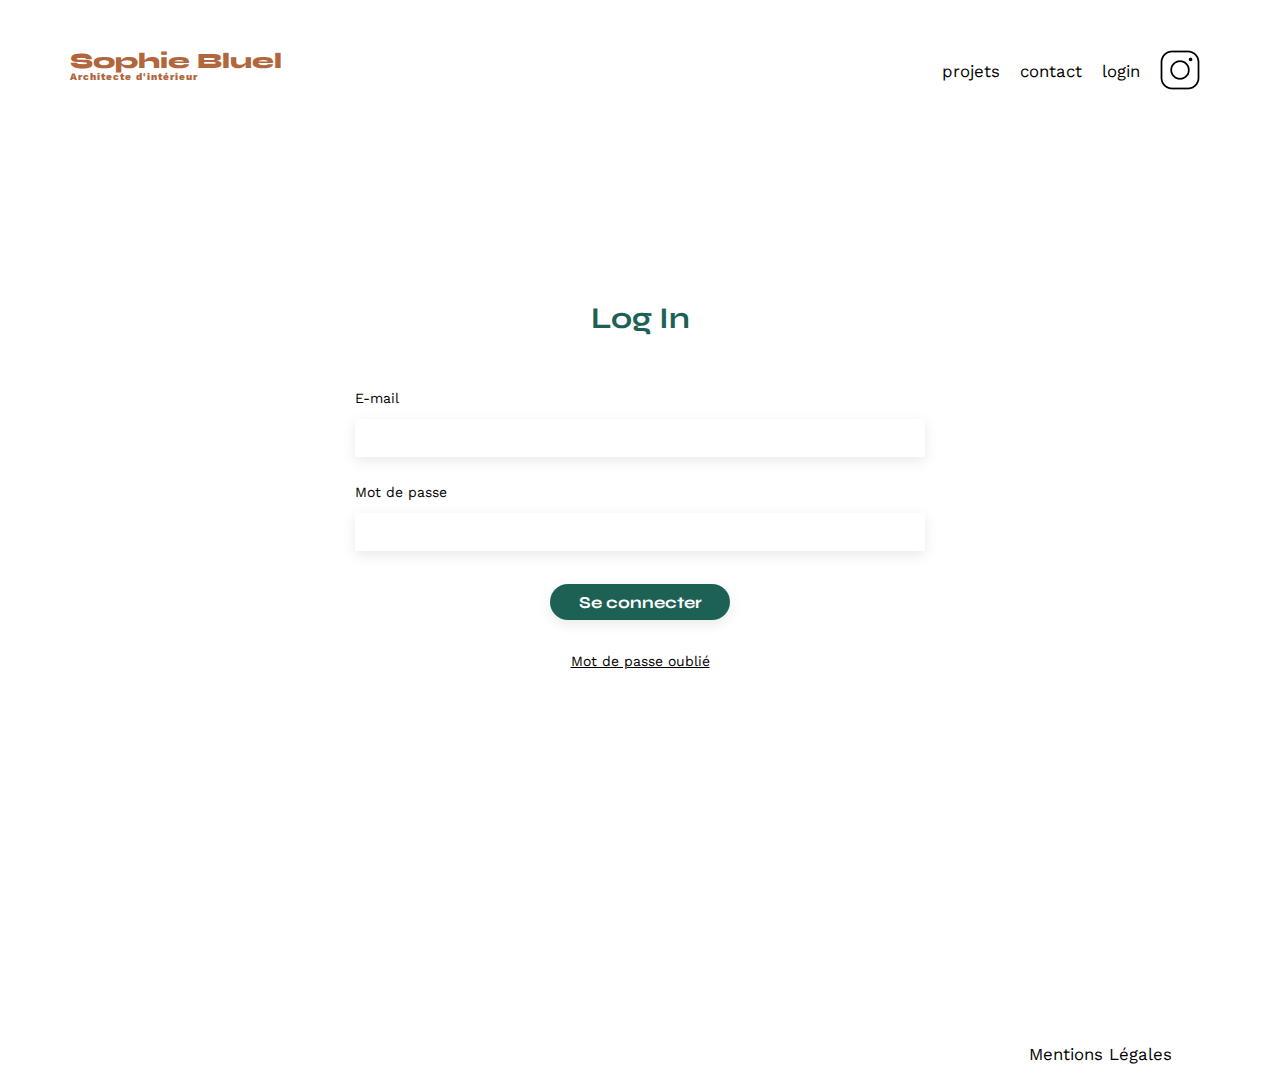
==== FrontEnd/login.html @ 50cb3802 "Ajout page login" ====
<!DOCTYPE html>
<html lang="fr">

<head>
    <meta charset="UTF-8">
    <title>Sophie Bluel - Architecte d'intérieur</title>
    <meta name="viewport" content="width=device-width, initial-scale=1.0">
    <link rel="preconnect" href="https://fonts.googleapis.com">
    <link rel="preconnect" href="https://fonts.gstatic.com" crossorigin>
    <link href="https://fonts.googleapis.com/css2?family=Syne:wght@700;800&family=Work+Sans&display=swap"
        rel="stylesheet">
    <meta name="description" content="">
    <link rel="stylesheet" href="./assets/style.css">
    <script src="script.js" defer></script>
</head>

<body>
    <header>
        <h1>Sophie Bluel <span>Architecte d'intérieur</span></h1>
        <nav>
            <ul>
                <li>projets</li>
                <li>contact</li>
                <li>login</li>
                <li><img src="./assets/icons/instagram.png" alt="Instagram"></li>
            </ul>
        </nav>
    </header>

    <main>
        <section id="login_form">
            <h2>Log In</h2>
            <form action="#" method="post">
                <label for="email">E-mail</label>
                <input type="email" name="email" id="email">
                <label for="motDePasse">Mot de passe</label>
                <input type="text" name="motDePasse" id="motDePasse">
                <input type="submit" value="Se connecter">
            </form>
            <p><a></a>Mot de passe oublié</a></p>
        </section>
    </main>
    <footer>
        <nav>
            <ul>
                <li>Mentions Légales</li>
            </ul>
        </nav>
    </footer>

</body>

</html>
---- FrontEnd/assets/style.css ----
/* http://meyerweb.com/eric/tools/css/reset/
   v2.0 | 20110126
   License: none (public domain)
*/

html, body, div, span, applet, object, iframe,
h1, h2, h3, h4, h5, h6, p, blockquote, pre,
a, abbr, acronym, address, big, cite, code,
del, dfn, em, img, ins, kbd, q, s, samp,
small, strike, strong, sub, sup, tt, var,
b, u, i, center,
dl, dt, dd, ol, ul, li,
fieldset, form, label, legend,
table, caption, tbody, tfoot, thead, tr, th, td,
article, aside, canvas, details, embed,
figure, figcaption, footer, header, hgroup,
menu, nav, output, ruby, section, summary,
time, mark, audio, video {
	margin: 0;
	padding: 0;
	border: 0;
	font-size: 100%;
	font: inherit;
	vertical-align: baseline;
}
/* HTML5 display-role reset for older browsers */
article, aside, details, figcaption, figure,
footer, header, hgroup, menu, nav, section {
	display: block;
}
body {
	line-height: 1;
}
ol, ul {
	list-style: none;
}
blockquote, q {
	quotes: none;
}
blockquote:before, blockquote:after,
q:before, q:after {
	content: '';
	content: none;
}
table {
	border-collapse: collapse;
	border-spacing: 0;
}
/** end reset css**/
body {
	max-width: 1140px;
	margin:auto;
	font-family: 'Work Sans' ;
	font-size: 14px;
}
header {
	display: flex;
	justify-content: space-between;
	margin: 50px 0
}
section {
	margin: 50px 0
}

h1{
	display: flex;
	flex-direction: column;
	font-family: 'Syne';
	font-size: 22px;
	font-weight: 800;
	color: #B1663C
}

h1 > span {
	font-family: 'Work Sans';
	font-size:10px;
	letter-spacing: 0.1em;
;
}

h2{
	font-family: 'Syne';
	font-weight: 700;
	font-size: 30px;
	color: #1D6154
}
nav ul {
	display: flex;
	align-items: center;
	list-style-type: none;

}
nav li {
	padding: 0 10px;
	font-size: 1.2em;
}

nav a {
	text-decoration: none;
	color: black;
}

nav a:hover {
	color: #B1663C;
}

li:hover {
	color: #B1663C;
}
#introduction {
	display: flex;
	align-items: center;
}
#introduction figure {
	flex: 1
}
#introduction img {
	display: block;
	margin: auto;
	width: 80%;
}

#introduction article {
	flex: 1
}
#introduction h2 {
	margin-bottom: 1em;
}

#introduction p {
	margin-bottom: 0.5em;
}

#portfolio {
	margin: 140px 0;
}
#portfolio h2 {
	text-align: center;
	margin-bottom: 1em;
}

.filters-btn__container{
	width: 100%;
	text-align: center;
	margin: 40px 0;
}

.filters-btn__container > button {
	height: 37px;
	min-width: 100px;
	color: #1D6154;
	background-color: white;
	border: 1px solid #1d6154;
	border-radius: 60px;
	font-size: 16px;
	font-weight: 700;
	padding: 10px 15px;
	margin: 6px;
}
.filters-btn__container > button:focus {
	color: white;
	background-color: #1D6154;
	transition: 300ms ease;
}

.gallery {
	width: 100%;
	display: grid;
	grid-template-columns: 1fr 1fr 1fr;
	grid-column-gap: 20px;
	grid-row-gap: 20px;
}

.gallery img {
	width: 100%;

}
#contact {
	width: 50%;
	margin: auto;
}
#contact > *, #login_form > * {
	text-align: center;

}
#contact h2, #login_form h2{
	margin-bottom: 20px;
}
#contact form, #login_form form {
	text-align: left;
	margin-top:30px;
	display: flex;
	flex-direction: column;
}

#contact input, #login_form input {
	height: 36px;
	font-size: 1.2em;
	border: none;
	box-shadow: 0px 4px 14px rgba(0, 0, 0, 0.09);
}
#contact label, #login_form label {
	margin: 2em 0 1em 0;
}
#contact textarea {
	border: none;
	box-shadow: 0px 4px 14px rgba(0, 0, 0, 0.09);
}

input[type="submit"]{
	font-family: 'Syne';
	font-weight: 700;
	color: white;
	background-color: #1D6154;
	margin : 2em auto ;
	width: 180px;
	text-align: center;
	border-radius: 60px ;
}


#login_form {
	width: 50%;
	margin: auto;
	padding: 160px 0 350px 0;
}

#login_form p {
	text-decoration: underline;
}

footer nav ul {
	display: flex;
	justify-content: flex-end;
	margin: 2em
}
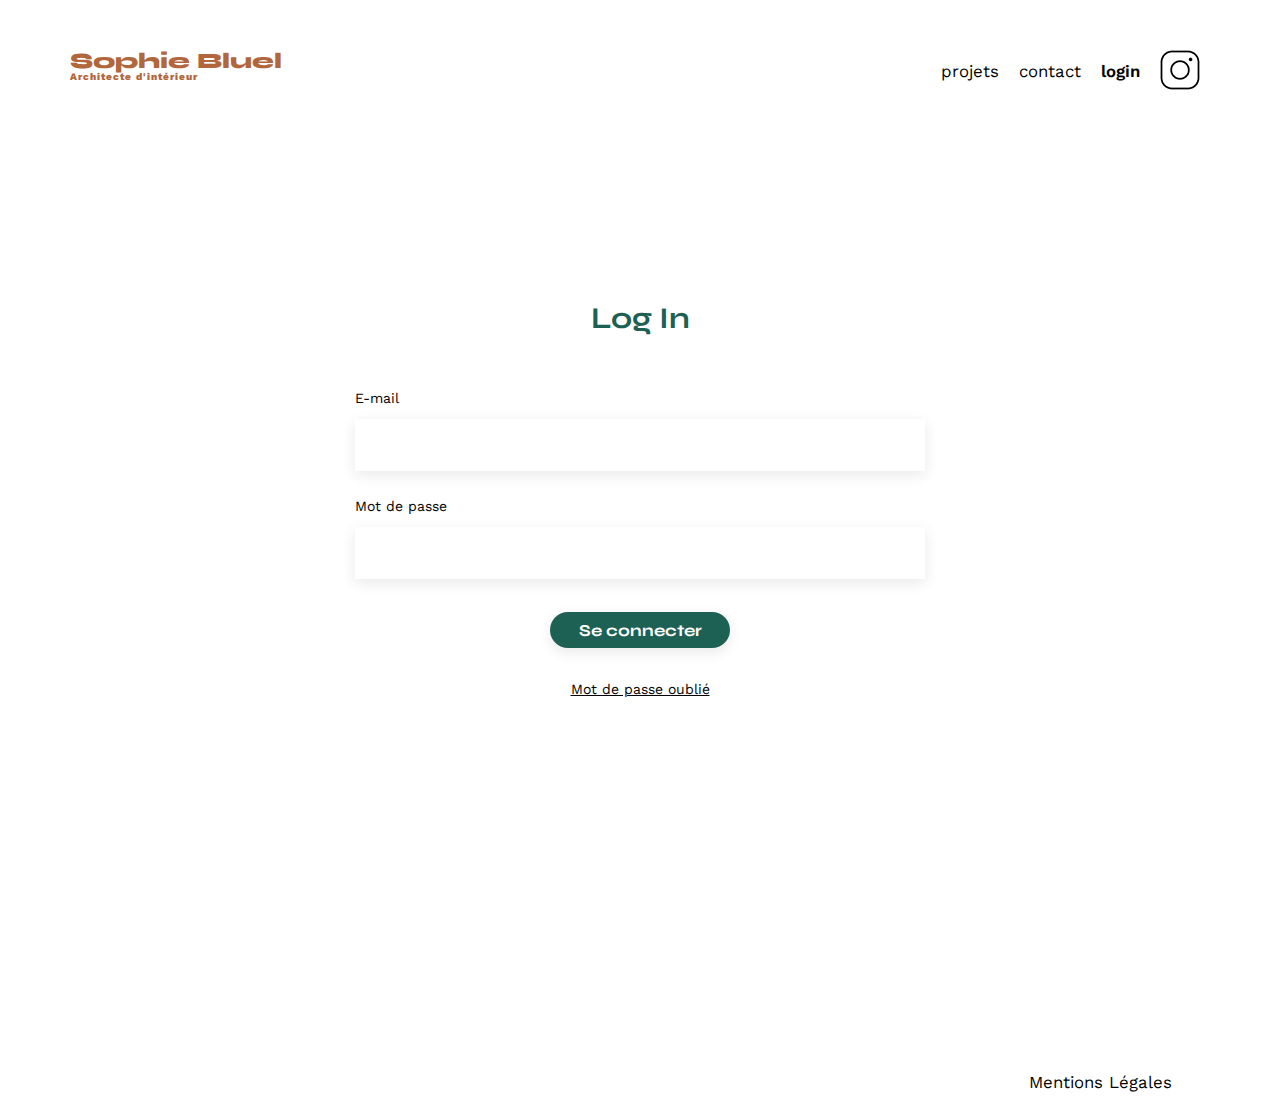
==== commit 18add613: "Fonction login" ====
--- a/FrontEnd/login.html
+++ b/FrontEnd/login.html
@@ -11,7 +11,7 @@
         rel="stylesheet">
     <meta name="description" content="">
     <link rel="stylesheet" href="./assets/style.css">
-    <script src="script.js" defer></script>
+    <script src="login.js" defer></script>
 </head>
 
 <body>
@@ -19,18 +19,24 @@
         <h1>Sophie Bluel <span>Architecte d'intérieur</span></h1>
         <nav>
             <ul>
-                <li>projets</li>
-                <li>contact</li>
-                <li>login</li>
+                <li>
+					<a href="./index.html#portfolio">projets</a>
+				</li>
+				<li>
+					<a href="./index.html#contact">contact</a>
+				</li>
+				<li class="nav_login">
+					login
+				</li>
                 <li><img src="./assets/icons/instagram.png" alt="Instagram"></li>
             </ul>
         </nav>
     </header>
 
     <main>
-        <section id="login_form">
+        <section class="login_section">
             <h2>Log In</h2>
-            <form action="#" method="post">
+            <form class="login_form" action="./index.html" method="post">
                 <label for="email">E-mail</label>
                 <input type="email" name="email" id="email">
                 <label for="motDePasse">Mot de passe</label>
--- a/FrontEnd/assets/style.css
+++ b/FrontEnd/assets/style.css
@@ -175,34 +175,34 @@
 	width: 100%;
 
 }
-#contact {
+.contact {
 	width: 50%;
 	margin: auto;
 }
-#contact > *, #login_form > * {
-	text-align: center;
-
-}
-#contact h2, #login_form h2{
+.contact > *, .login_section > * {
+	text-align: center;
+
+}
+.contact h2, .login_section h2{
 	margin-bottom: 20px;
 }
-#contact form, #login_form form {
+.contact form, .login_form {
 	text-align: left;
 	margin-top:30px;
 	display: flex;
 	flex-direction: column;
 }
 
-#contact input, #login_form input {
-	height: 36px;
+.contact input, .login_form input {
+	height: 50px;
 	font-size: 1.2em;
 	border: none;
 	box-shadow: 0px 4px 14px rgba(0, 0, 0, 0.09);
 }
-#contact label, #login_form label {
+.contact label, .login_form label {
 	margin: 2em 0 1em 0;
 }
-#contact textarea {
+.contact textarea {
 	border: none;
 	box-shadow: 0px 4px 14px rgba(0, 0, 0, 0.09);
 }
@@ -215,17 +215,22 @@
 	margin : 2em auto ;
 	width: 180px;
 	text-align: center;
-	border-radius: 60px ;
-}
-
-
-#login_form {
+	border-radius: 60px;
+	height: 36px;
+}
+
+.nav_login {
+	font-weight: 600;
+}
+
+
+.login_section {
 	width: 50%;
 	margin: auto;
 	padding: 160px 0 350px 0;
 }
 
-#login_form p {
+.login_section p {
 	text-decoration: underline;
 }
 
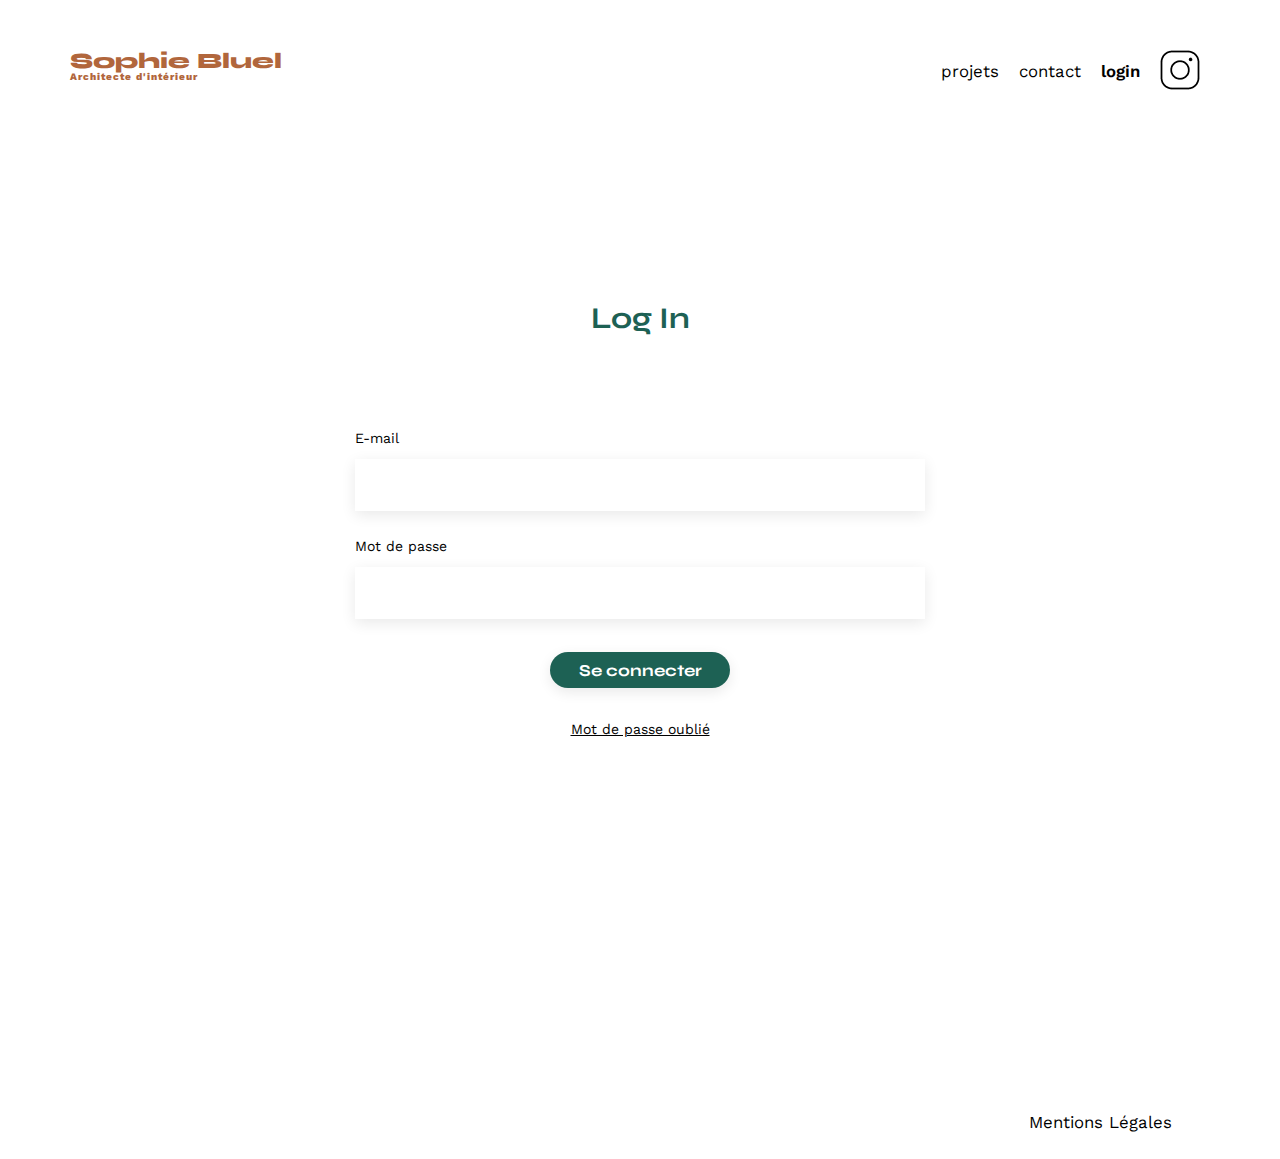
==== commit 90d974c8: "Fonction suppression" ====
--- a/FrontEnd/login.html
+++ b/FrontEnd/login.html
@@ -20,14 +20,14 @@
         <nav>
             <ul>
                 <li>
-					<a href="./index.html#portfolio">projets</a>
-				</li>
-				<li>
-					<a href="./index.html#contact">contact</a>
-				</li>
-				<li class="nav_login">
-					login
-				</li>
+                    <a href="./index.html#portfolio">projets</a>
+                </li>
+                <li>
+                    <a href="./index.html#contact">contact</a>
+                </li>
+                <li class="nav_login">
+                    login
+                </li>
                 <li><img src="./assets/icons/instagram.png" alt="Instagram"></li>
             </ul>
         </nav>
@@ -36,14 +36,15 @@
     <main>
         <section class="login_section">
             <h2>Log In</h2>
-            <form class="login_form" action="./index.html" method="post">
+            <p class="error"></p>
+            <form class="login_form" action="#" method="post">
                 <label for="email">E-mail</label>
-                <input type="email" name="email" id="email">
+                <input type="email" name="email" id="email" required>
                 <label for="motDePasse">Mot de passe</label>
-                <input type="text" name="motDePasse" id="motDePasse">
+                <input type="password" name="motDePasse" id="motDePasse" required>
                 <input type="submit" value="Se connecter">
             </form>
-            <p><a></a>Mot de passe oublié</a></p>
+            <p><a>Mot de passe oublié</a></p>
         </section>
     </main>
     <footer>
--- a/FrontEnd/assets/style.css
+++ b/FrontEnd/assets/style.css
@@ -3,19 +3,87 @@
    License: none (public domain)
 */
 
-html, body, div, span, applet, object, iframe,
-h1, h2, h3, h4, h5, h6, p, blockquote, pre,
-a, abbr, acronym, address, big, cite, code,
-del, dfn, em, img, ins, kbd, q, s, samp,
-small, strike, strong, sub, sup, tt, var,
-b, u, i, center,
-dl, dt, dd, ol, ul, li,
-fieldset, form, label, legend,
-table, caption, tbody, tfoot, thead, tr, th, td,
-article, aside, canvas, details, embed,
-figure, figcaption, footer, header, hgroup,
-menu, nav, output, ruby, section, summary,
-time, mark, audio, video {
+html,
+body,
+div,
+span,
+applet,
+object,
+iframe,
+h1,
+h2,
+h3,
+h4,
+h5,
+h6,
+p,
+blockquote,
+pre,
+a,
+abbr,
+acronym,
+address,
+big,
+cite,
+code,
+del,
+dfn,
+em,
+img,
+ins,
+kbd,
+q,
+s,
+samp,
+small,
+strike,
+strong,
+sub,
+sup,
+tt,
+var,
+b,
+u,
+i,
+center,
+dl,
+dt,
+dd,
+ol,
+ul,
+li,
+fieldset,
+form,
+label,
+legend,
+table,
+caption,
+tbody,
+tfoot,
+thead,
+tr,
+th,
+td,
+article,
+aside,
+canvas,
+details,
+embed,
+figure,
+figcaption,
+footer,
+header,
+hgroup,
+menu,
+nav,
+output,
+ruby,
+section,
+summary,
+time,
+mark,
+audio,
+video {
 	margin: 0;
 	padding: 0;
 	border: 0;
@@ -23,46 +91,68 @@
 	font: inherit;
 	vertical-align: baseline;
 }
+
 /* HTML5 display-role reset for older browsers */
-article, aside, details, figcaption, figure,
-footer, header, hgroup, menu, nav, section {
+article,
+aside,
+details,
+figcaption,
+figure,
+footer,
+header,
+hgroup,
+menu,
+nav,
+section {
 	display: block;
 }
+
 body {
 	line-height: 1;
 }
-ol, ul {
+
+ol,
+ul {
 	list-style: none;
 }
-blockquote, q {
+
+blockquote,
+q {
 	quotes: none;
 }
-blockquote:before, blockquote:after,
-q:before, q:after {
+
+blockquote:before,
+blockquote:after,
+q:before,
+q:after {
 	content: '';
 	content: none;
 }
+
 table {
 	border-collapse: collapse;
 	border-spacing: 0;
 }
+
 /** end reset css**/
 body {
 	max-width: 1140px;
-	margin:auto;
-	font-family: 'Work Sans' ;
+	margin: auto;
+	font-family: 'Work Sans';
 	font-size: 14px;
 }
+
 header {
 	display: flex;
 	justify-content: space-between;
 	margin: 50px 0
 }
+
 section {
 	margin: 50px 0
 }
 
-h1{
+h1 {
 	display: flex;
 	flex-direction: column;
 	font-family: 'Syne';
@@ -71,25 +161,27 @@
 	color: #B1663C
 }
 
-h1 > span {
+h1>span {
 	font-family: 'Work Sans';
-	font-size:10px;
+	font-size: 10px;
 	letter-spacing: 0.1em;
-;
-}
-
-h2{
+	;
+}
+
+h2 {
 	font-family: 'Syne';
 	font-weight: 700;
 	font-size: 30px;
 	color: #1D6154
 }
+
 nav ul {
 	display: flex;
 	align-items: center;
 	list-style-type: none;
 
 }
+
 nav li {
 	padding: 0 10px;
 	font-size: 1.2em;
@@ -107,13 +199,16 @@
 li:hover {
 	color: #B1663C;
 }
+
 #introduction {
 	display: flex;
 	align-items: center;
 }
+
 #introduction figure {
 	flex: 1
 }
+
 #introduction img {
 	display: block;
 	margin: auto;
@@ -123,6 +218,7 @@
 #introduction article {
 	flex: 1
 }
+
 #introduction h2 {
 	margin-bottom: 1em;
 }
@@ -134,18 +230,19 @@
 #portfolio {
 	margin: 140px 0;
 }
+
 #portfolio h2 {
 	text-align: center;
 	margin-bottom: 1em;
 }
 
-.filters-btn__container{
+.filters-btn__container {
 	width: 100%;
 	text-align: center;
 	margin: 40px 0;
 }
 
-.filters-btn__container > button {
+.filters-btn__container>button {
 	height: 37px;
 	min-width: 100px;
 	color: #1D6154;
@@ -157,7 +254,8 @@
 	padding: 10px 15px;
 	margin: 6px;
 }
-.filters-btn__container > button:focus {
+
+.filters-btn__container>button:focus {
 	color: white;
 	background-color: #1D6154;
 	transition: 300ms ease;
@@ -175,44 +273,55 @@
 	width: 100%;
 
 }
+
 .contact {
 	width: 50%;
 	margin: auto;
 }
-.contact > *, .login_section > * {
-	text-align: center;
-
-}
-.contact h2, .login_section h2{
+
+.contact>*,
+.login_section>* {
+	text-align: center;
+
+}
+
+.contact h2,
+.login_section h2 {
 	margin-bottom: 20px;
 }
-.contact form, .login_form {
+
+.contact form,
+.login_form {
 	text-align: left;
-	margin-top:30px;
+	margin-top: 30px;
 	display: flex;
 	flex-direction: column;
 }
 
-.contact input, .login_form input {
+.contact input,
+.login_form input {
 	height: 50px;
 	font-size: 1.2em;
 	border: none;
 	box-shadow: 0px 4px 14px rgba(0, 0, 0, 0.09);
 }
-.contact label, .login_form label {
+
+.contact label,
+.login_form label {
 	margin: 2em 0 1em 0;
 }
+
 .contact textarea {
 	border: none;
 	box-shadow: 0px 4px 14px rgba(0, 0, 0, 0.09);
 }
 
-input[type="submit"]{
+input[type="submit"] {
 	font-family: 'Syne';
 	font-weight: 700;
 	color: white;
 	background-color: #1D6154;
-	margin : 2em auto ;
+	margin: 2em auto;
 	width: 180px;
 	text-align: center;
 	border-radius: 60px;
@@ -234,11 +343,228 @@
 	text-decoration: underline;
 }
 
+.error {
+	color: #d65353;
+	font-weight: 600;
+	text-align: center;
+	padding-top: 20px;
+}
+
 footer nav ul {
 	display: flex;
 	justify-content: flex-end;
-	margin: 2em
-}
-
-
-
+	margin: 2em;
+}
+
+.mode-edition-css {
+	width: 100%;
+	height: 60px;
+	background-color: black;
+	display: flex;
+	flex-direction: row;
+	align-items: center;
+	justify-content: center;
+	font-family: work sans;
+}
+
+.mode-edition i,
+.mode-edition p {
+	color: white;
+	font-size: 16px;
+	margin-left: 8px;
+	font-weight: 500;
+}
+
+.mode-edition button {
+	width: 216px;
+	height: 38px;
+	border-radius: 60px;
+	font-size: 14px;
+	font-weight: 600;
+	border: none;
+	margin-left: 16px;
+}
+
+.mode-edition button:hover {
+	opacity: 0.9;
+	transition: 300ms ease;
+}
+
+.modif {
+	display: flex;
+	flex-direction: row;
+}
+
+.modif i {
+	font-size: 20px;
+	margin-right: 12px;
+	margin-left: 56px;
+	margin-top: 12px;
+}
+
+.modif p {
+	margin-top: 16px;
+	cursor: pointer;
+}
+
+.portfolio__title {
+	display: flex;
+	flex-direction: row;
+	justify-content: center;
+	gap: 12px;
+}
+
+.portfolio__title p {
+	font-size: 14px;
+	padding-top: 12px;
+	cursor: pointer;
+}
+
+.portfolio__title i {
+	font-size: 20px;
+	margin-left: 16px;
+	padding-top: 8px;
+}
+
+.filter-buttons--hide {
+	visibility: hidden;
+}
+
+.modal{
+	position: fixed;
+	top: 0;
+	left: 0;
+	width: 100%;
+	height: 100%;
+	background: rgba(0, 0, 0, 0.8);
+	box-sizing: border-box;
+	display: flex;
+	align-items: center;
+	justify-content: center;}
+
+.modalHide{
+	display: none;
+}
+
+.modal-wrapper{
+	background-color: white;
+	width: 630px;
+	max-width: calc(100vw - 20px);
+	max-height: calc(100vh - 20px);
+	overflow: auto;
+	padding: 20px; 	
+	display: flex;
+	flex-direction: column;
+	position: relative;
+	box-sizing: border-box;
+	border-radius: 10px;
+	animation: scaleIn 300ms ease;
+}
+
+@keyframes scaleIn {
+	from {transform: scale(0.4)};
+	to {transform: scale(1)}
+}
+
+.modal-wrapper h3 {
+	text-align: center;
+	font-size: 26px;
+	margin-top: 60px;
+}
+
+.modal-wrapper i {
+	text-align: right;
+	cursor: pointer;
+	font-size: 20px;
+	width: 16px;
+	position: absolute;
+	top : 30px;
+	right : 36px;	
+}
+
+.photo-ctn {
+	box-sizing: border-box;
+	padding: 50px 70px;
+	width: 100%;
+	display: grid;
+	grid-template-columns: repeat(5, 1fr);
+	grid-auto-rows: auto;
+	gap : 8px;
+	border-bottom: solid 1px black;
+}
+
+.photo-ctn img {
+	width: 100%;
+}
+
+.workDiv {
+	position: relative;
+}
+
+.photo-ctn i {
+	color: white;
+	background-color: black;
+	width: 17px;
+	height: 17px;
+	font-size: 9px;
+	text-align: center;
+	padding-top : 3px;
+	box-sizing: border-box;
+}
+
+.photo-ctn .fa-up-down-left-right {
+	position: absolute;
+	top : 2px;
+	right : 20px;
+	opacity : 0;
+}
+
+.photo-ctn img:hover + .fa-up-down-left-right {
+	opacity : 1;
+	transform: 300ms ease;
+}
+
+.fa-up-down-left-right:hover {
+	opacity: 1;
+}
+
+.photo-ctn .fa-trash-can {
+	position: absolute;
+	top : 2px;
+	right : 2px;
+}
+
+.photo-ctn p{
+	font-size: 12px;
+	padding-top: 2px;
+}
+
+.addButton {
+	text-align: center;
+	background-color: #1D6154;
+	color: white;
+	font-size: 14px;
+	font-family: "syne";
+	border-radius: 60px;
+	border: none;
+	margin: auto;
+	margin-top: 36px;
+	width: 40%;
+	height: 36px;
+	cursor: pointer;
+}
+
+.addButton:hover {
+	background-color: #0E2F28;
+	transition: 300ms ease;
+}
+
+.removeButton {
+	border: none;
+	font-family: "syne";
+	background-color: white;
+	color : #d65353;
+	margin: 24px;
+	cursor: pointer;
+}
+
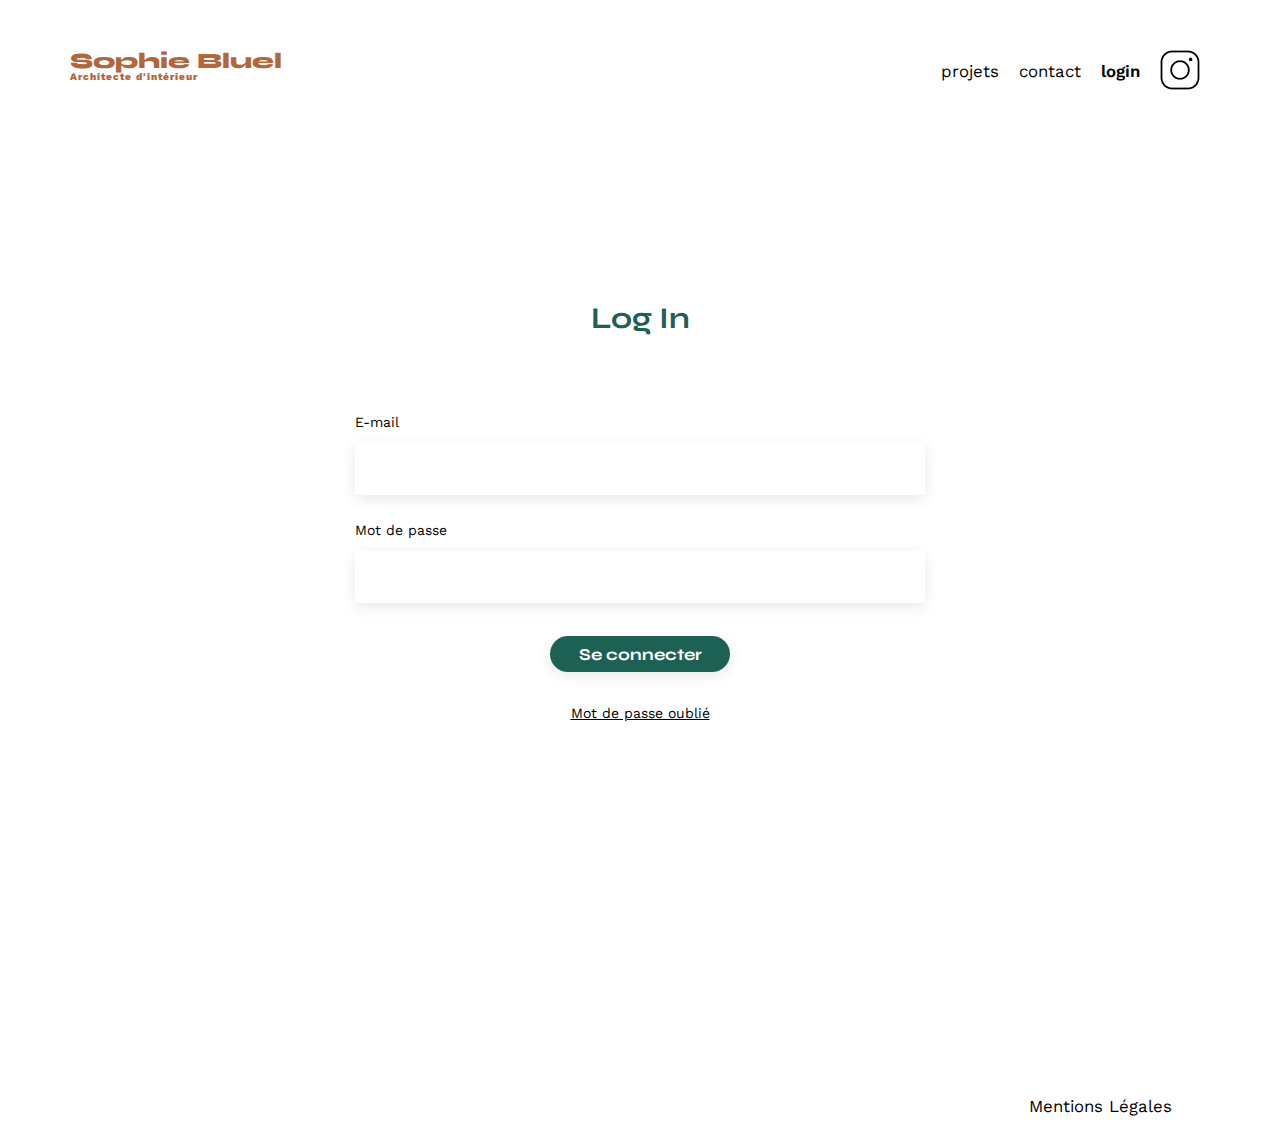
==== commit a097585e: "envoi projets" ====
--- a/FrontEnd/login.html
+++ b/FrontEnd/login.html
@@ -42,7 +42,7 @@
                 <input type="email" name="email" id="email" required>
                 <label for="motDePasse">Mot de passe</label>
                 <input type="password" name="motDePasse" id="motDePasse" required>
-                <input type="submit" value="Se connecter">
+                <input type="submit" value="Se connecter" class="submitBtn">
             </form>
             <p><a>Mot de passe oublié</a></p>
         </section>
--- a/FrontEnd/assets/style.css
+++ b/FrontEnd/assets/style.css
@@ -271,7 +271,8 @@
 
 .gallery img {
 	width: 100%;
-
+	height: 490px;
+	object-fit: cover;
 }
 
 .contact {
@@ -316,7 +317,8 @@
 	box-shadow: 0px 4px 14px rgba(0, 0, 0, 0.09);
 }
 
-input[type="submit"] {
+.contact .submitBtn, 
+.login_form .submitBtn {
 	font-family: 'Syne';
 	font-weight: 700;
 	color: white;
@@ -344,10 +346,11 @@
 }
 
 .error {
+	font-size : 12px;
 	color: #d65353;
 	font-weight: 600;
 	text-align: center;
-	padding-top: 20px;
+	padding-top: 4px;
 }
 
 footer nav ul {
@@ -472,7 +475,7 @@
 	margin-top: 60px;
 }
 
-.modal-wrapper i {
+.modal-wrapper .fa-xmark {
 	text-align: right;
 	cursor: pointer;
 	font-size: 20px;
@@ -484,17 +487,24 @@
 
 .photo-ctn {
 	box-sizing: border-box;
-	padding: 50px 70px;
+	padding: 50px 70px 0 70px;
 	width: 100%;
 	display: grid;
 	grid-template-columns: repeat(5, 1fr);
 	grid-auto-rows: auto;
 	gap : 8px;
+}
+
+.border {
+	width: 75%;
+	margin: auto;
 	border-bottom: solid 1px black;
+	margin-top : 40px;
 }
 
 .photo-ctn img {
 	width: 100%;
+	height: 112px;
 }
 
 .workDiv {
@@ -568,3 +578,109 @@
 	cursor: pointer;
 }
 
+.addForm {
+	display: flex;
+	flex-direction: column;
+	align-items: center;
+	margin-top: 36px;
+}
+
+.addBox {
+	background-color: #E8F1F6;
+	border-radius: 3px;
+	height: 170px;
+	width:75%;
+	margin: auto;
+	display: flex;
+	flex-direction: column;
+	align-items: center;
+	position: relative;
+}
+
+.addBox p{
+	font-size: 10px;
+	margin-top: 4px;
+}
+
+.inputCtn {
+	display: flex;
+	flex-direction: column;
+	width: 75%;
+}
+
+.fa-arrow-left {
+	font-size: 20px;
+	text-align: left;
+	cursor: pointer;
+	width: 16px;
+	position: absolute;
+	top : 30px;
+	left : 36px;
+}
+
+.fa-image {
+	margin: 20px;
+	font-size: 56px;
+	color: rgb(189, 187, 187);
+	background-color: #E8F1F6;
+}
+
+.addImgButton {
+	height: 36px;
+	width: 173px;
+	text-align: center;
+	background-color: #CBD6DC;
+	color: #306685;
+	font-size: 14px;
+	border-radius: 50px;
+	border: none;
+	cursor: pointer;
+}
+
+.inputFileBtn{
+	opacity: 0;
+	position: absolute;
+	bottom: 40px;
+	cursor: pointer;
+	height:36px;
+}
+
+#photoPreview {
+	position: absolute;
+	height:170px;
+}
+
+form label {
+	margin-top: 24px;
+	margin-bottom: 10px;
+}
+
+#Title, #category {
+	width : 100%;
+	box-sizing: border-box;
+	height: 50px;
+	box-shadow: 0px 4px 14px rgba(0, 0, 0, 0.09);
+	border: none;
+	padding-left: 20px;
+}
+
+.formSubmitButton {
+	height: 36px;
+	width: 173px;
+	text-align: center;
+	background-color: #A7A7A7;
+	color: #fff;
+	font-size: 14px;
+	font-family: "syne";
+	font-weight: 700;
+	border-radius: 60px;
+	border: none;
+	cursor: pointer;
+	margin-top: 32px;
+	margin-bottom: 32px;
+}
+
+
+.sendForm {
+	background-color: #1D6154;
+}
